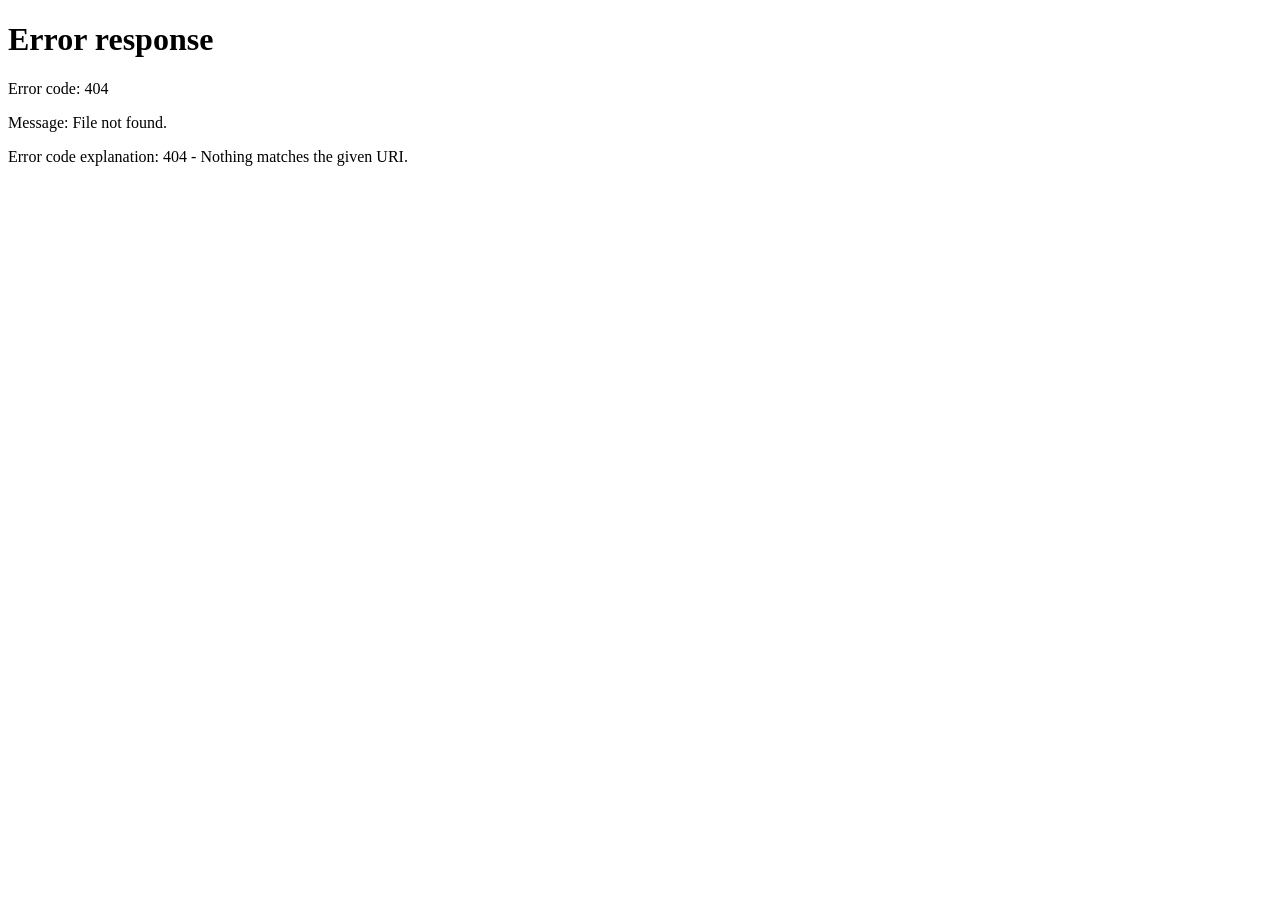
==== index.html @ dd06be79 "Update index.html" ====
<!DOCTYPE html>
<html lang="zh-CN">
<head>
    <meta charset="UTF-8">
    <meta name="viewport" content="width=device-width, initial-scale=1.0">
    <title>NautilusDesign</title>
    <!-- 0秒自动跳转到page文件夹的首页，有延迟则显示手动跳转链接 -->
    <meta http-equiv="refresh" content="0; url=page/main.html">
</head>
<body style="text-align: center; margin-top: 50px; font-family: Arial;">
    <h3>正在跳转到网站首页...</h3>
    <p>如果未自动跳转，请点击<a href="page/main.html">手动进入首页</a></p>
</body>
</html>
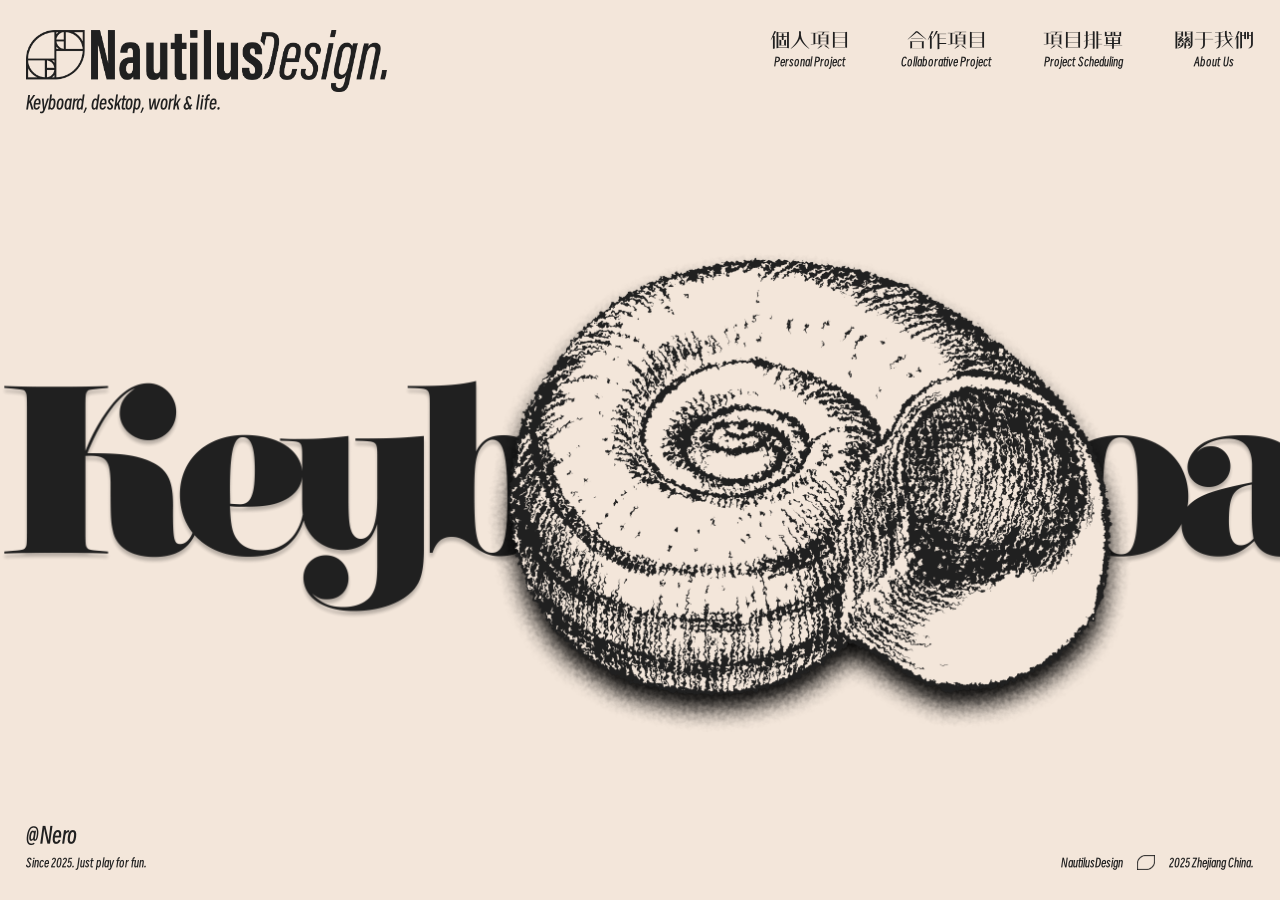
==== commit abf4363c: "Update index.html" ====
--- a/index.html
+++ b/index.html
@@ -5,10 +5,10 @@
     <meta name="viewport" content="width=device-width, initial-scale=1.0">
     <title>NautilusDesign</title>
     <!-- 0秒自动跳转到page文件夹的首页，有延迟则显示手动跳转链接 -->
-    <meta http-equiv="refresh" content="0; url=page/main.html">
+    <meta http-equiv="refresh" content="0; url=page/main/main.html">
 </head>
 <body style="text-align: center; margin-top: 50px; font-family: Arial;">
     <h3>正在跳转到网站首页...</h3>
-    <p>如果未自动跳转，请点击<a href="page/main.html">手动进入首页</a></p>
+    <p>如果未自动跳转，请点击<a href="page/main/main.html">手动进入首页</a></p>
 </body>
 </html>
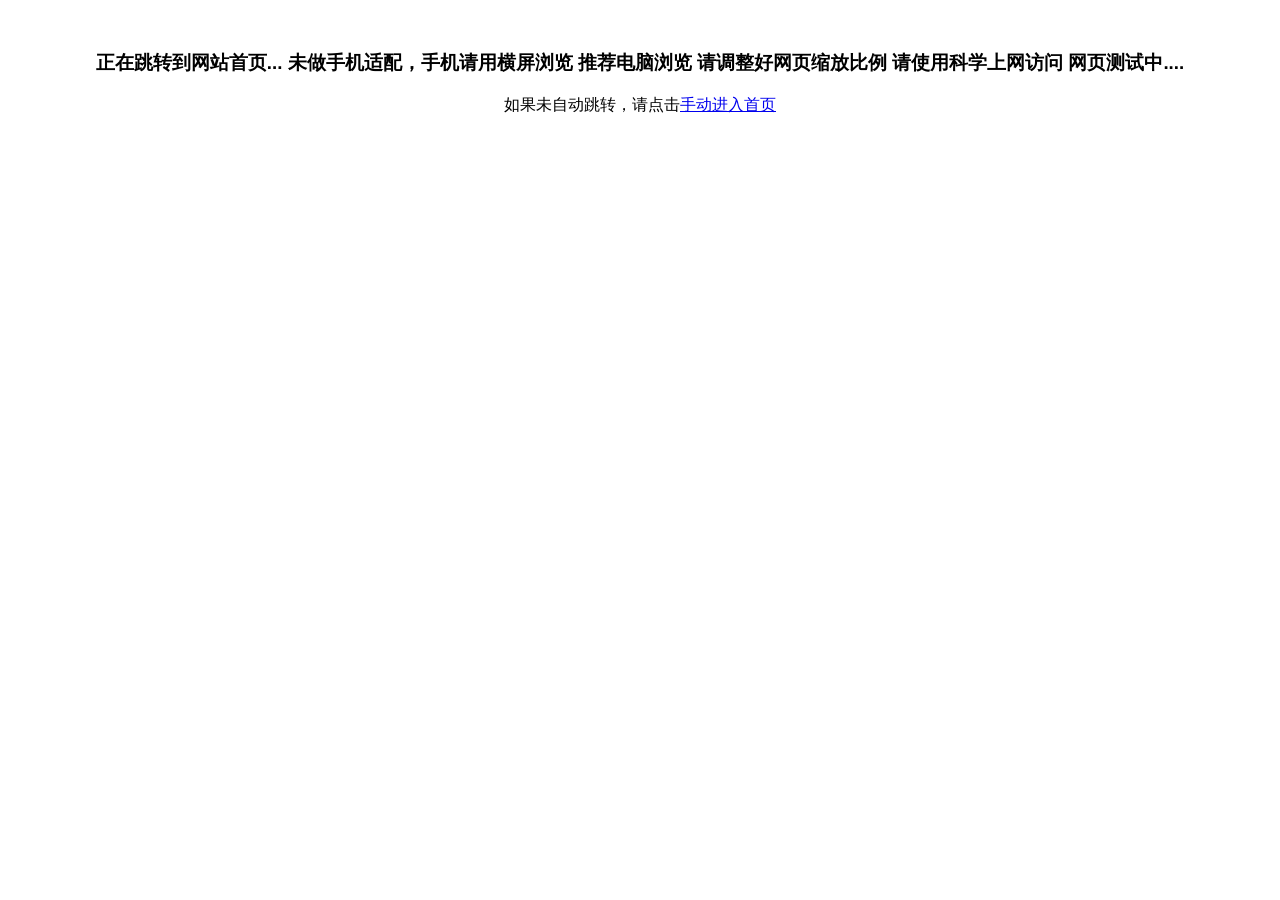
==== commit fc21a21c: "链接全部更新" ====
--- a/index.html
+++ b/index.html
@@ -5,10 +5,16 @@
     <meta name="viewport" content="width=device-width, initial-scale=1.0">
     <title>NautilusDesign</title>
     <!-- 0秒自动跳转到page文件夹的首页，有延迟则显示手动跳转链接 -->
-    <meta http-equiv="refresh" content="0; url=page/main/main.html">
+    <meta http-equiv="refresh" content="20; url=page/main/main.html">
 </head>
 <body style="text-align: center; margin-top: 50px; font-family: Arial;">
-    <h3>正在跳转到网站首页...</h3>
+    <h3>正在跳转到网站首页...
+        未做手机适配，手机请用横屏浏览
+        推荐电脑浏览
+        请调整好网页缩放比例
+        请使用科学上网访问
+        网页测试中....
+    </h3>
     <p>如果未自动跳转，请点击<a href="page/main/main.html">手动进入首页</a></p>
 </body>
 </html>
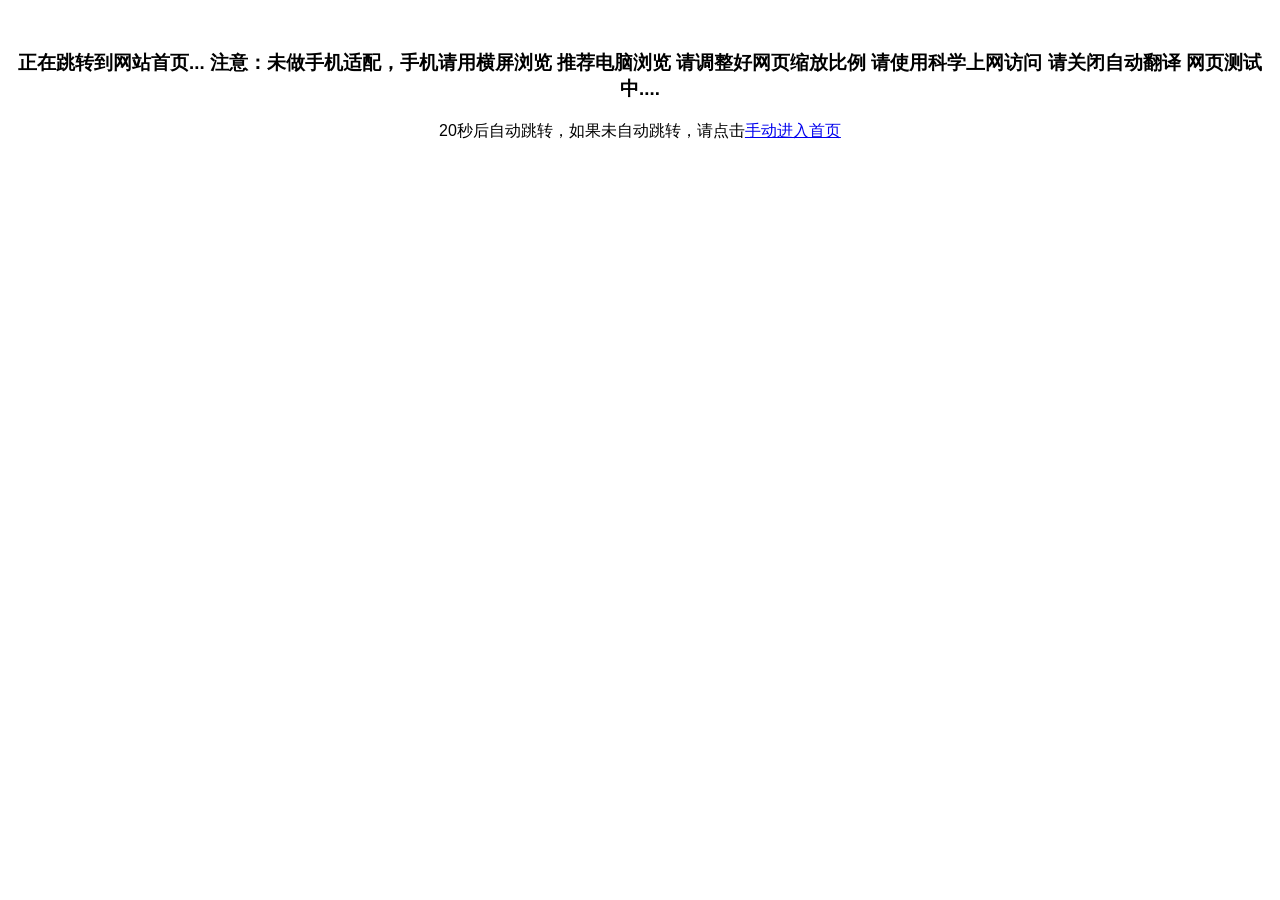
==== commit 29d655c0: "更新首页提示信息，增加注意事项和自动跳转说明" ====
--- a/index.html
+++ b/index.html
@@ -9,12 +9,13 @@
 </head>
 <body style="text-align: center; margin-top: 50px; font-family: Arial;">
     <h3>正在跳转到网站首页...
-        未做手机适配，手机请用横屏浏览
+        注意：未做手机适配，手机请用横屏浏览
         推荐电脑浏览
         请调整好网页缩放比例
         请使用科学上网访问
+        请关闭自动翻译
         网页测试中....
     </h3>
-    <p>如果未自动跳转，请点击<a href="page/main/main.html">手动进入首页</a></p>
+    <p>20秒后自动跳转，如果未自动跳转，请点击<a href="page/main/main.html">手动进入首页</a></p>
 </body>
 </html>
